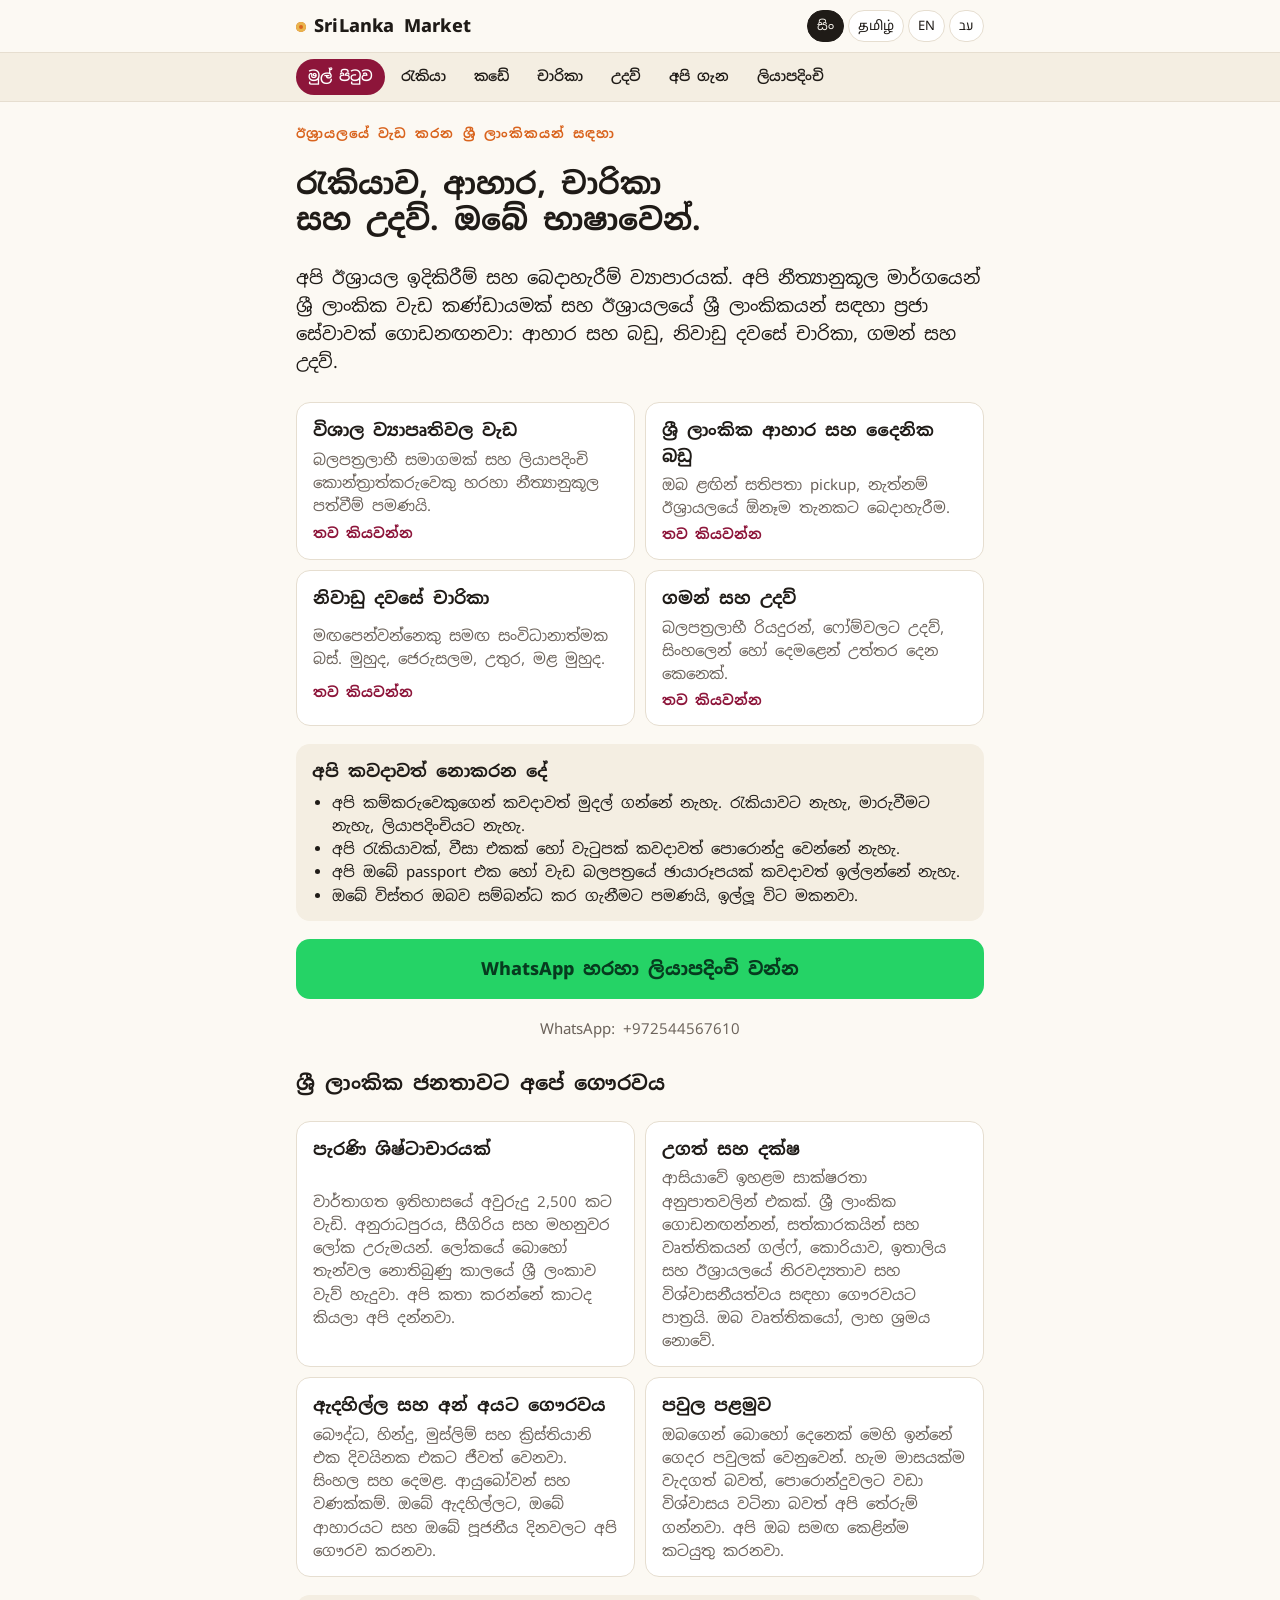
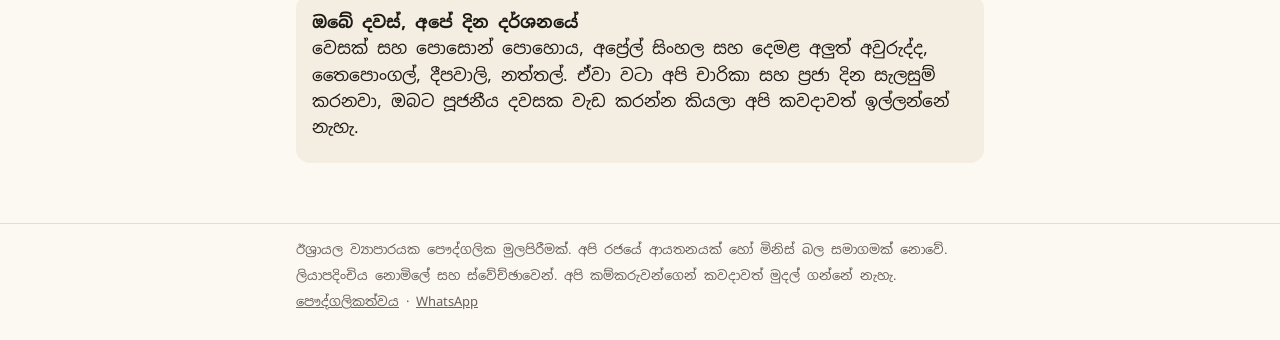
==== index.html @ 6412ee5e "SriLanka Market site: 8 pages, 4 languages, WhatsApp registration, respect section" ====
<!doctype html>
<html lang="si">
<head>
<meta charset="utf-8">
<meta name="viewport" content="width=device-width,initial-scale=1,viewport-fit=cover">
<title>SriLanka Market</title>
<meta name="description" content="Work, food, trips and help for Sri Lankans in Israel, in Sinhala, Tamil, English and Hebrew. Free registration on WhatsApp.">
<meta name="robots" content="index,follow">
<meta property="og:title" content="SriLanka Market">
<meta property="og:description" content="Legal construction work, Sri Lankan food, day-off trips and help in your language. We never take money from workers.">
<link rel="preconnect" href="https://fonts.googleapis.com"><link rel="preconnect" href="https://fonts.gstatic.com" crossorigin>
<link rel="stylesheet" href="https://fonts.googleapis.com/css2?family=Noto+Sans+Sinhala:wght@400;600;800&family=Noto+Sans+Tamil:wght@400;600;800&family=Heebo:wght@400;600;800&display=swap">
<link rel="stylesheet" href="assets/site.css">
</head>
<body>
<header class="top"><div class="wrap">
  <a class="brand" data-internal="index.html" href="index.html"><i></i><span data-i18n="brand"></span></a>
  <div class="lang" role="group" aria-label="Language"><button type="button" data-lang="si">සිං</button><button type="button" data-lang="ta">தமிழ்</button><button type="button" data-lang="en">EN</button><button type="button" data-lang="he">עב</button></div>
</div></header>
<nav class="menu"><div class="wrap"><a data-internal="index.html" href="index.html" data-i18n="nav_home" aria-current="page"></a><a data-internal="work.html" href="work.html" data-i18n="nav_work"></a><a data-internal="shop.html" href="shop.html" data-i18n="nav_shop"></a><a data-internal="trips.html" href="trips.html" data-i18n="nav_trips"></a><a data-internal="services.html" href="services.html" data-i18n="nav_services"></a><a data-internal="about.html" href="about.html" data-i18n="nav_about"></a><a data-internal="register.html" href="register.html" data-i18n="nav_register"></a></div></nav>
<main><div class="wrap">
    <div class="eyebrow" data-i18n="h_eyebrow"></div>
    <h1 data-i18n="h_title"></h1>
    <p class="lead" data-i18n="h_lead"></p>
    <div class="cards two">
      <div class="card"><b data-i18n="h_work_t"></b><p data-i18n="h_work_p"></p><a class="more" data-internal="work.html" href="work.html" data-i18n="more"></a></div>
      <div class="card"><b data-i18n="h_shop_t"></b><p data-i18n="h_shop_p"></p><a class="more" data-internal="shop.html" href="shop.html" data-i18n="more"></a></div>
      <div class="card"><b data-i18n="h_trips_t"></b><p data-i18n="h_trips_p"></p><a class="more" data-internal="trips.html" href="trips.html" data-i18n="more"></a></div>
      <div class="card"><b data-i18n="h_serv_t"></b><p data-i18n="h_serv_p"></p><a class="more" data-internal="services.html" href="services.html" data-i18n="more"></a></div>
    </div>
    <div class="band"><b data-i18n="h_trust_t"></b><ul><li data-i18n="h_trust1"></li><li data-i18n="h_trust2"></li><li data-i18n="h_trust3"></li><li data-i18n="h_trust4"></li></ul></div>
    <a class="cta" data-internal="register.html" href="register.html" data-i18n="h_cta"></a>
    <div class="num" data-num></div>
    <h2 data-i18n="resp_t"></h2>
    <div class="cards two">
      <div class="card"><b data-i18n="resp_1t"></b><p data-i18n="resp_1p"></p></div>
      <div class="card"><b data-i18n="resp_2t"></b><p data-i18n="resp_2p"></p></div>
      <div class="card"><b data-i18n="resp_3t"></b><p data-i18n="resp_3p"></p></div>
      <div class="card"><b data-i18n="resp_4t"></b><p data-i18n="resp_4p"></p></div>
    </div>
    <div class="band"><b data-i18n="resp_fest_t"></b><p data-i18n="resp_fest"></p></div>
</div></main>
<footer><div class="wrap"><div data-i18n="foot1"></div><div data-i18n="foot2"></div><div><a data-internal="privacy.html" href="privacy.html" data-i18n="foot_privacy"></a> &middot; <a data-wa href="#" target="_blank" rel="noopener">WhatsApp</a></div></div></footer>
<script src="assets/site.js"></script>
</body>
</html>
---- assets/site.css ----
/* SriLanka Market — brochure site. Tokens first, everything derives from them. */
:root {
  --bg: #fcf9f3; --fg: #1f1b17; --muted: #6b625a; --card: #ffffff; --line: #e6ded0; --soft: #f4eee2;
  --maroon: #8d153a; --saffron: #d9641e; --green: #0d5c55; --gold: #e9b44c;
  --accent: var(--maroon); --accent-fg: #ffffff; --wa: #25d366; --wa-fg: #073b1f;
  --font: "Noto Sans Sinhala", "Noto Sans Tamil", "Heebo", system-ui, sans-serif;
  --font-he: "Heebo", system-ui, sans-serif;
}
@media (prefers-color-scheme: dark) { :root:not([data-theme="light"]) {
  --bg: #171412; --fg: #f2ede6; --muted: #ada79e; --card: #221e1a; --line: #3a332c; --soft: #2a2520;
  --maroon: #e26b8c; --saffron: #f0894a; --green: #4fbba8; --gold: #f0c66a; --accent-fg: #1a0a10; color-scheme: dark } }
:root[data-theme="dark"] {
  --bg: #171412; --fg: #f2ede6; --muted: #ada79e; --card: #221e1a; --line: #3a332c; --soft: #2a2520;
  --maroon: #e26b8c; --saffron: #f0894a; --green: #4fbba8; --gold: #f0c66a; --accent-fg: #1a0a10; color-scheme: dark }
* { box-sizing: border-box }
html { -webkit-text-size-adjust: 100% }
body { margin: 0; background: var(--bg); color: var(--fg); font-family: var(--font); font-size: 17px; line-height: 1.55 }
[dir="rtl"] body { font-family: var(--font-he) }
a { color: var(--maroon) }
.wrap { max-width: 720px; margin: 0 auto; padding-left: max(16px, env(safe-area-inset-left, 0px)); padding-right: max(16px, env(safe-area-inset-right, 0px)) }
/* header */
.top { border-bottom: 1px solid var(--line); background: var(--bg); position: sticky; top: 0; z-index: 5 }
.top .wrap { display: flex; align-items: center; justify-content: space-between; gap: 10px; padding-block: 10px }
.brand { font-weight: 800; font-size: 18px; text-decoration: none; color: var(--fg); letter-spacing: .2px; white-space: nowrap }
.brand i { display: inline-block; width: 10px; height: 10px; border-radius: 50%; background: var(--saffron); margin-inline-end: 8px; box-shadow: 0 0 0 3px var(--gold) inset }
.lang { display: flex; gap: 4px }
.lang button { border: 1px solid var(--line); background: var(--card); color: var(--fg); padding: 5px 9px; border-radius: 999px; font: inherit; font-size: 13px; cursor: pointer }
.lang button[aria-pressed="true"] { background: var(--fg); color: var(--bg); border-color: var(--fg) }
nav.menu { overflow-x: auto; border-bottom: 1px solid var(--line); background: var(--soft) }
nav.menu .wrap { display: flex; gap: 4px; padding-block: 6px }
nav.menu a { white-space: nowrap; text-decoration: none; color: var(--fg); padding: 7px 12px; border-radius: 999px; font-size: 14px; font-weight: 600 }
nav.menu a[aria-current="page"] { background: var(--maroon); color: var(--accent-fg) }
/* content */
main .wrap { padding-block: 22px 40px; display: grid; gap: 18px }
.eyebrow { font-size: 13px; letter-spacing: .08em; text-transform: uppercase; color: var(--saffron); font-weight: 700 }
h1 { font-size: 30px; line-height: 1.2; margin: 4px 0 8px; text-wrap: balance }
h2 { font-size: 20px; margin: 10px 0 4px; text-wrap: balance }
p { margin: 0 0 8px } .lead { font-size: 18px }
.cards { display: grid; gap: 10px } @media (min-width: 560px) { .cards.two { grid-template-columns: 1fr 1fr } }
.card { background: var(--card); border: 1px solid var(--line); border-radius: 14px; padding: 14px 16px; display: grid; gap: 4px; min-width: 0 }
.card b { font-size: 17px } .card p { margin: 0; color: var(--muted); font-size: 15px }
.card a.more { font-size: 14px; font-weight: 700; text-decoration: none }
.band { background: var(--soft); border-radius: 14px; padding: 14px 16px } .band ul, .band ol { margin: 6px 0 0; padding-inline-start: 20px; font-size: 15px }
.steps { counter-reset: s; display: grid; gap: 8px } .step { display: grid; grid-template-columns: 34px 1fr; gap: 10px; align-items: start } .step::before { counter-increment: s; content: counter(s); width: 30px; height: 30px; border-radius: 50%; background: var(--green); color: #fff; display: grid; place-items: center; font-weight: 700 }
.cta { display: block; width: 100%; padding: 16px; border-radius: 14px; background: var(--wa); color: var(--wa-fg); font: inherit; font-weight: 800; font-size: 18px; text-align: center; text-decoration: none; border: 0; cursor: pointer }
.cta.sec { background: var(--maroon); color: var(--accent-fg) }
.cta:focus-visible, button:focus-visible, input:focus, select:focus { outline: 3px solid var(--gold); outline-offset: 2px }
/* form */
form { display: grid; gap: 12px } label { display: grid; gap: 4px; font-size: 14px; color: var(--muted) }
input, select, textarea { font: inherit; font-size: 16px; padding: 10px 12px; border: 1px solid var(--line); border-radius: 10px; background: var(--card); color: var(--fg); width: 100%; min-width: 0 }
.row { display: grid; grid-template-columns: 1fr 1fr; gap: 10px } @media (max-width: 440px) { .row { grid-template-columns: 1fr } }
.checks { display: flex; flex-wrap: wrap; gap: 6px } .checks label { flex-direction: row; display: flex; align-items: center; gap: 6px; border: 1px solid var(--line); border-radius: 999px; padding: 6px 10px; color: var(--fg) } .checks input { width: 18px; height: 18px; padding: 0 }
.consent { display: flex; gap: 10px; align-items: flex-start; font-size: 14px; color: var(--fg) } .consent input { width: 22px; height: 22px; margin-top: 2px; flex: none }
.err { color: var(--maroon); font-size: 14px; font-weight: 600; min-height: 1.2em }
.num { text-align: center; font-size: 15px; color: var(--muted); user-select: all }
footer { border-top: 1px solid var(--line); margin-top: 20px } footer .wrap { padding-block: 16px 28px; font-size: 13px; color: var(--muted); display: grid; gap: 6px }
footer a { color: var(--muted) }
@media (prefers-reduced-motion: no-preference) { .cta { transition: transform .08s } .cta:active { transform: scale(.985) } }
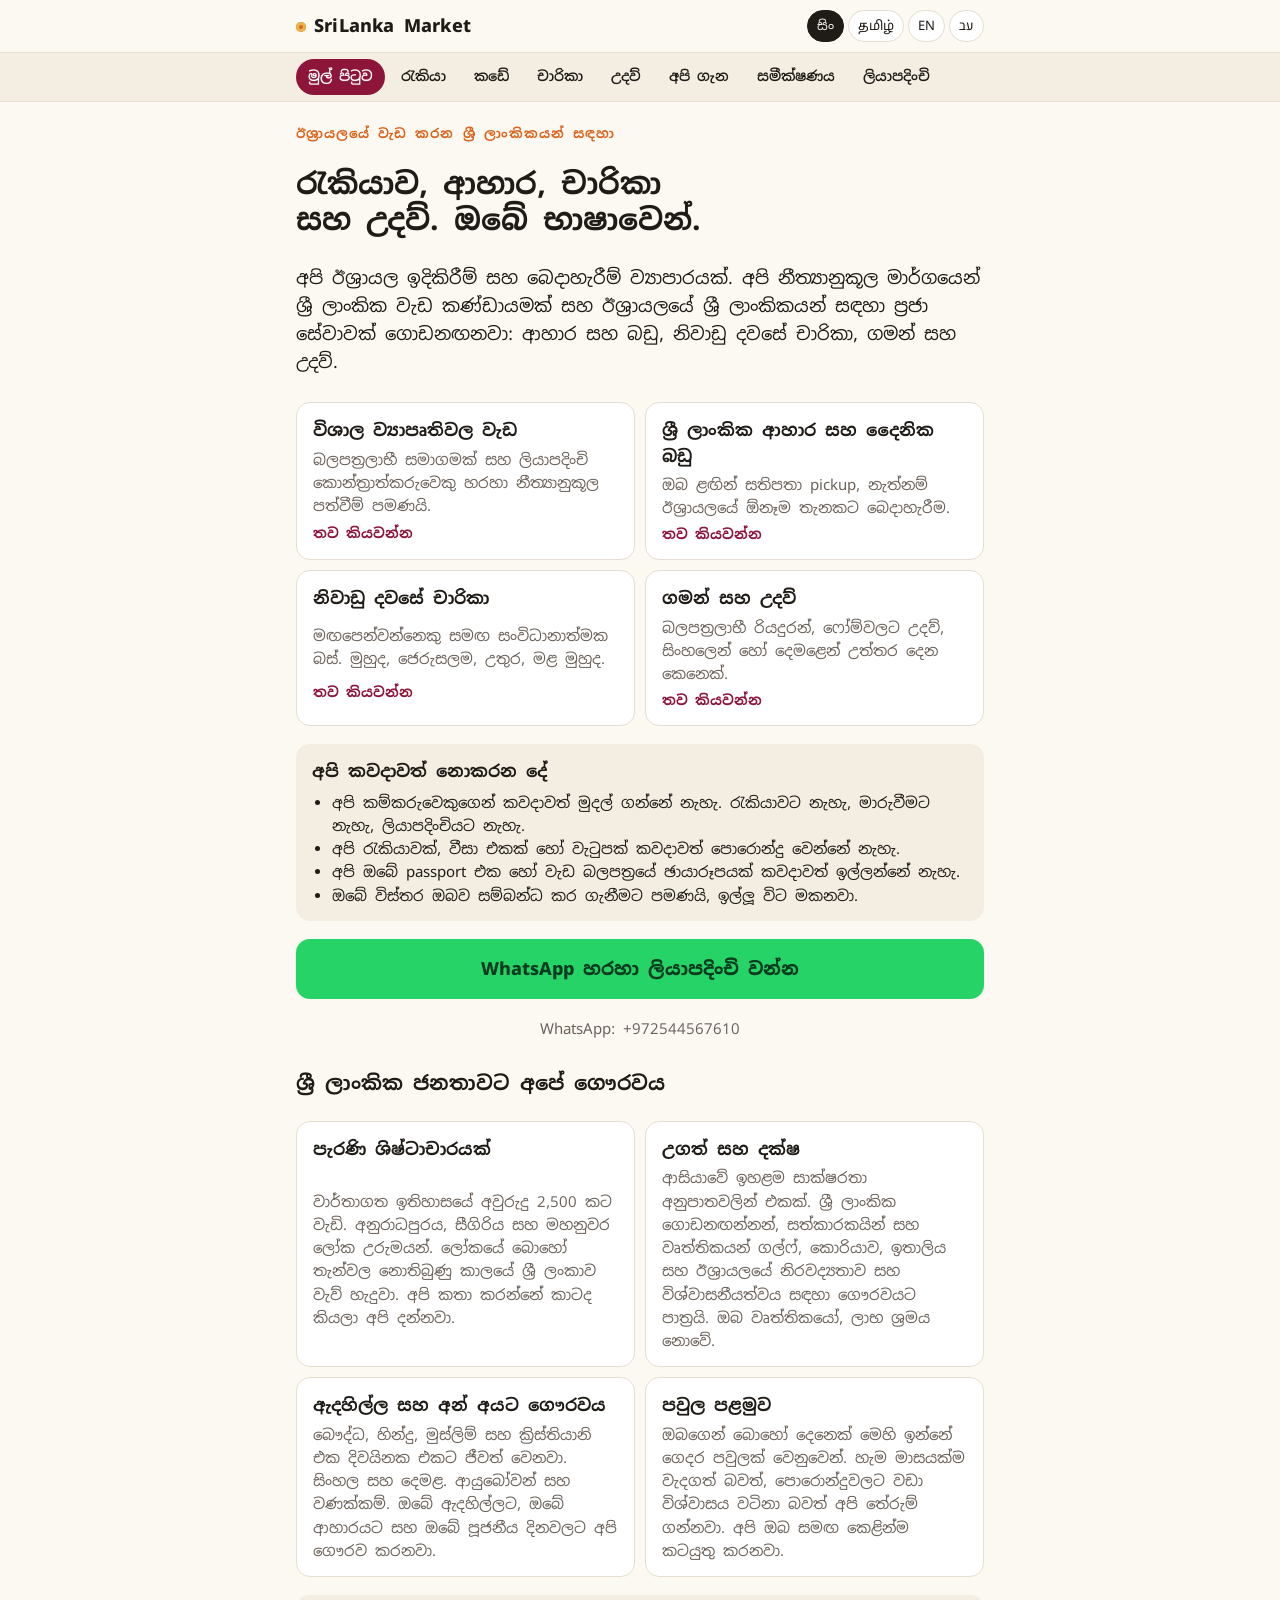
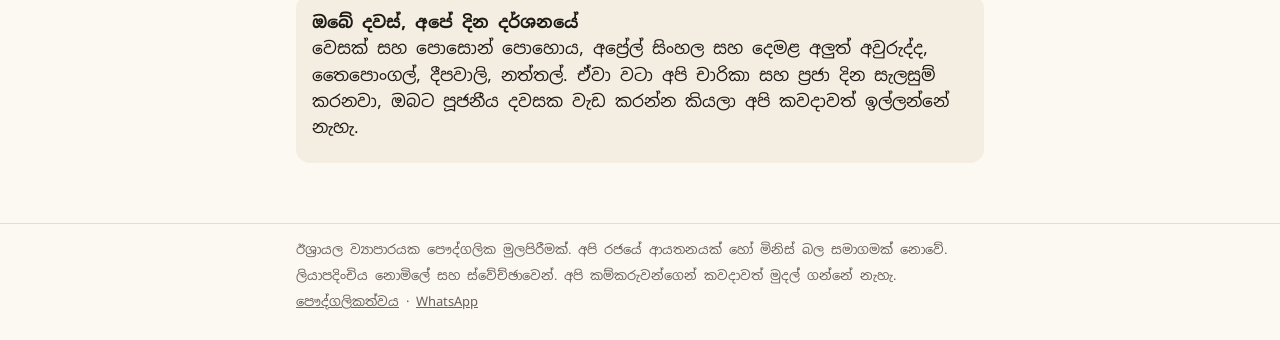
==== commit 3cda0527: "Survey page: what should we bring (si/ta/en/he), posts to CRM with WhatsApp fallback" ====
--- a/index.html
+++ b/index.html
@@ -17,7 +17,7 @@
   <a class="brand" data-internal="index.html" href="index.html"><i></i><span data-i18n="brand"></span></a>
   <div class="lang" role="group" aria-label="Language"><button type="button" data-lang="si">සිං</button><button type="button" data-lang="ta">தமிழ்</button><button type="button" data-lang="en">EN</button><button type="button" data-lang="he">עב</button></div>
 </div></header>
-<nav class="menu"><div class="wrap"><a data-internal="index.html" href="index.html" data-i18n="nav_home" aria-current="page"></a><a data-internal="work.html" href="work.html" data-i18n="nav_work"></a><a data-internal="shop.html" href="shop.html" data-i18n="nav_shop"></a><a data-internal="trips.html" href="trips.html" data-i18n="nav_trips"></a><a data-internal="services.html" href="services.html" data-i18n="nav_services"></a><a data-internal="about.html" href="about.html" data-i18n="nav_about"></a><a data-internal="register.html" href="register.html" data-i18n="nav_register"></a></div></nav>
+<nav class="menu"><div class="wrap"><a data-internal="index.html" href="index.html" data-i18n="nav_home" aria-current="page"></a><a data-internal="work.html" href="work.html" data-i18n="nav_work"></a><a data-internal="shop.html" href="shop.html" data-i18n="nav_shop"></a><a data-internal="trips.html" href="trips.html" data-i18n="nav_trips"></a><a data-internal="services.html" href="services.html" data-i18n="nav_services"></a><a data-internal="about.html" href="about.html" data-i18n="nav_about"></a><a data-internal="survey.html" href="survey.html" data-i18n="nav_survey"></a><a data-internal="register.html" href="register.html" data-i18n="nav_register"></a></div></nav>
 <main><div class="wrap">
     <div class="eyebrow" data-i18n="h_eyebrow"></div>
     <h1 data-i18n="h_title"></h1>
